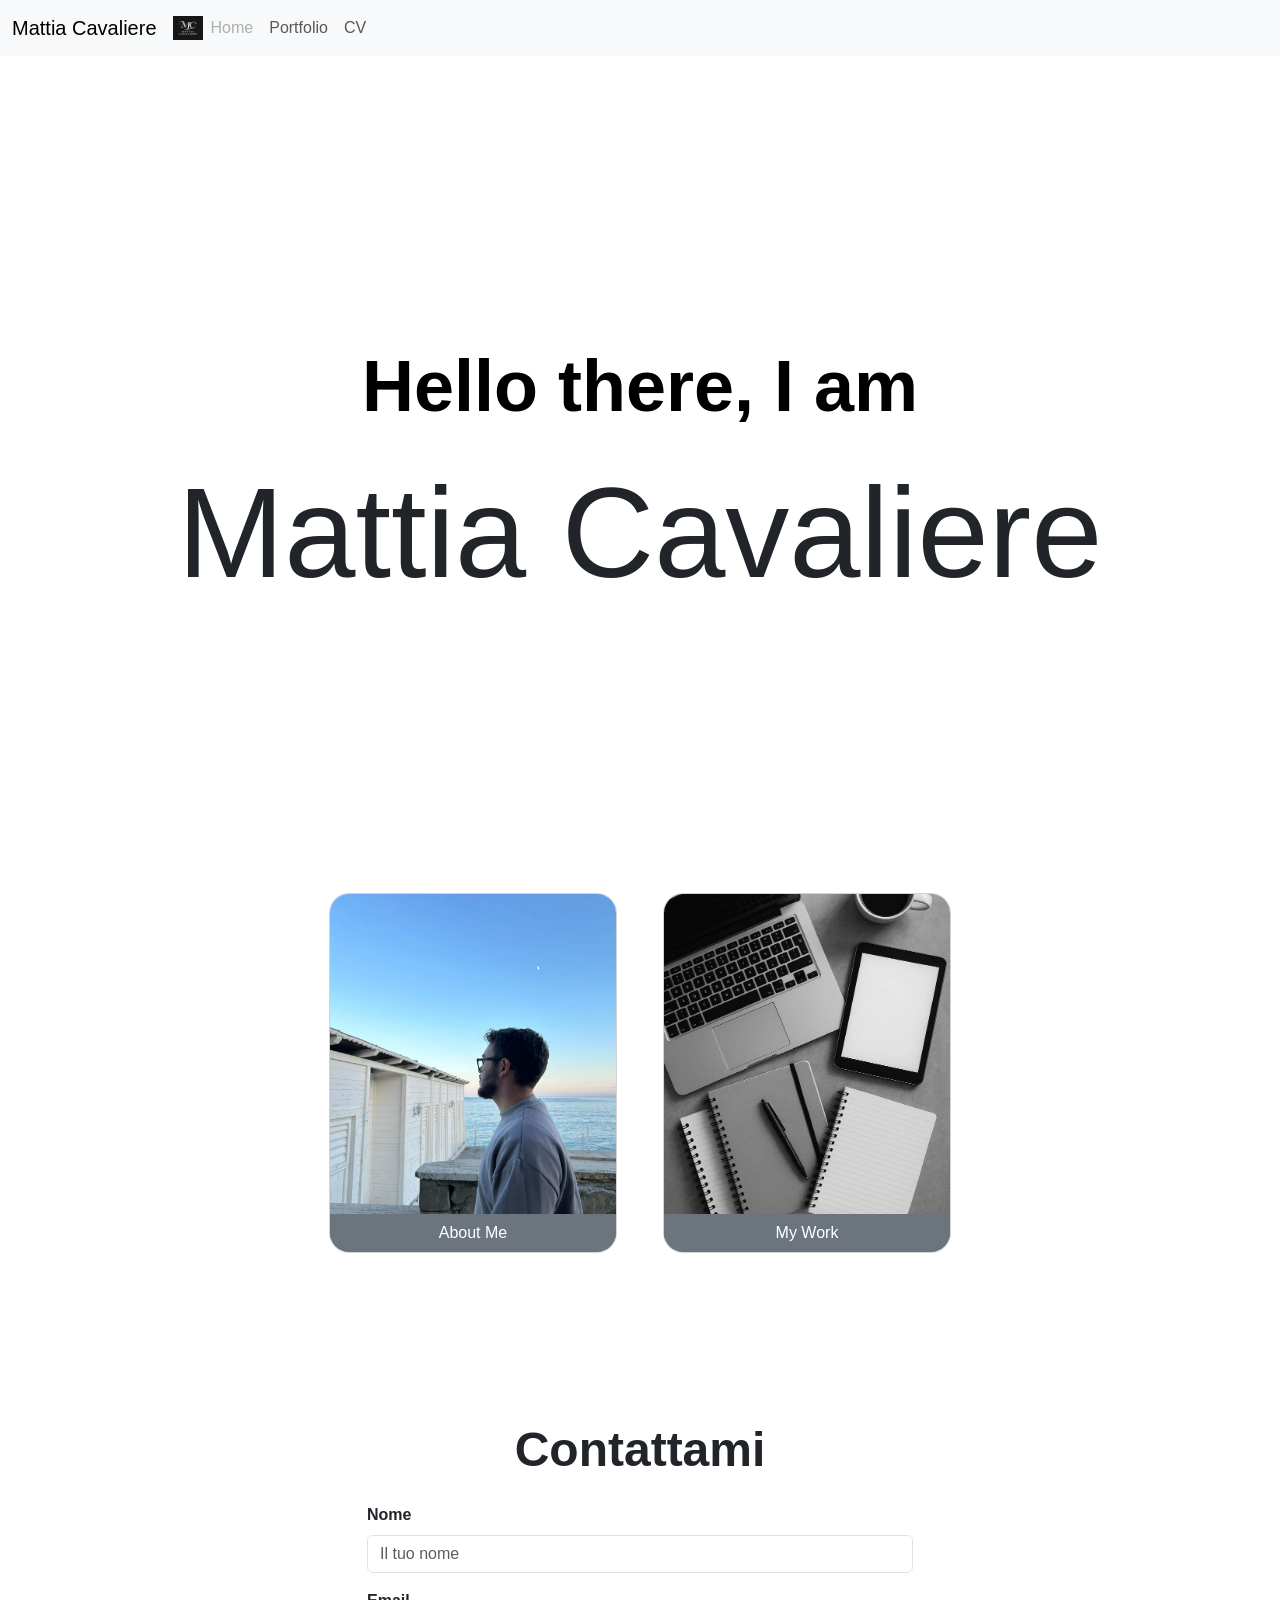
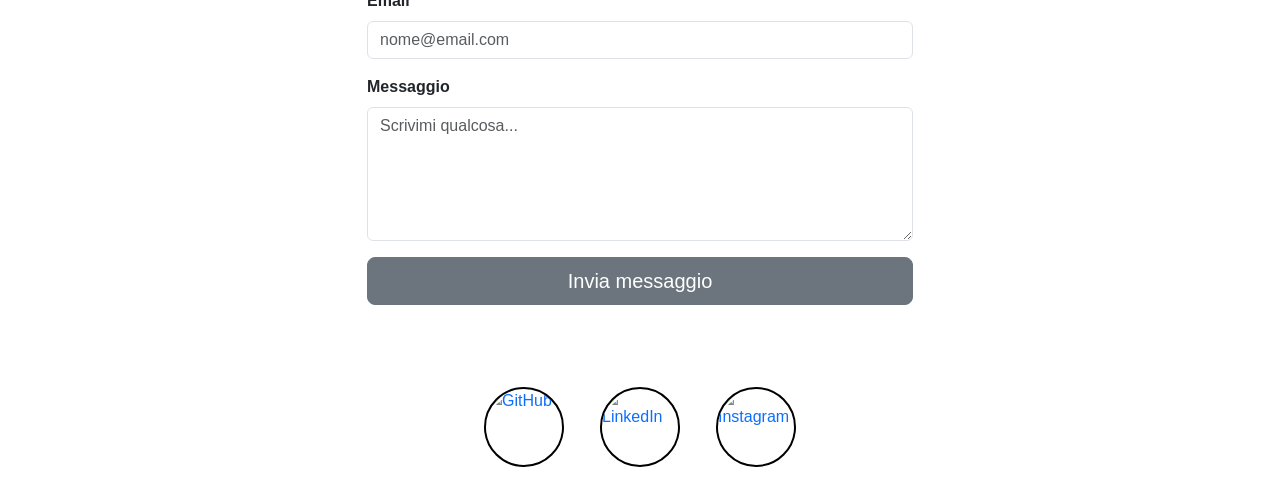
==== index.html @ 7e94c6d8 "Caricamento progetto intero" ====
<!DOCTYPE html>
<html lang="it">
<head>
    <meta charset="UTF-8">
    <meta name="viewport" content="width=device-width, initial-scale=1">
    <title>Mattia Cavaliere</title>
    <link rel="icon" type="image/x-icon" href="assets/img/favicon.png">
    <link href="https://cdn.jsdelivr.net/npm/bootstrap@5.3.7/dist/css/bootstrap.min.css" rel="stylesheet" integrity="sha384-LN+7fdVzj6u52u30Kp6M/trliBMCMKTyK833zpbD+pXdCLuTusPj697FH4R/5mcr" crossorigin="anonymous">
    <link rel="stylesheet" href="style.css">
    <meta property="og:title" content="Mattia Cavaliere | Web Developer" />
    <meta property="og:description" content="Portfolio personale di Mattia Cavaliere. Progetti, competenze e contatti." />
    <meta property="og:image" content="https://matthewchevalier.github.io/PersonalSite/assets/img/og-img.png" />
    <meta property="og:url" content="https://matthewchevalier.github.io/PersonalSite/" />
    <meta property="og:type" content="website" />
</head>
<body class="home-page">
  <nav class="navbar navbar-expand-lg bg-body-tertiary">
  <div class="container-fluid">
    <a class="navbar-brand" href="#">Mattia Cavaliere</a>
    <img src="assets/img/logo.png" alt="Logo" width="30" height="24">
    <button class="navbar-toggler" type="button" data-bs-toggle="collapse" data-bs-target="#navbarNav" aria-controls="navbarNav" aria-expanded="false" aria-label="Toggle navigation">
      <span class="navbar-toggler-icon"></span>
    </button>
    <div class="collapse navbar-collapse" id="navbarNav">
      <ul class="navbar-nav">
        <li class="nav-item">
          <a class="nav-link disabled" aria-disabled="true">Home</a>
        </li>
        <li class="nav-item">
          <a class="nav-link" href="portfolio/">Portfolio</a>
        </li>
        <li class="nav-item">
          <a class="nav-link" aria-current="page" href="cv/">CV</a>
        </li>
      </ul>
    </div>
  </div>
  </nav>
    
    <div  class="sfondo hero">
        <div>
            <p class="titolo">Hello there, I am</p> 
            <h1 class="name">Mattia Cavaliere</h1>
        </div>
    </div>

<div class="cards-section">
  <div class="row justify-content-center gap-2">

    <div class="col-md-4 col-lg-3">
      <div class="card">
        <img src="assets/img/me.jpg" class="card-img-top" alt="Personal foto">
        <div class="card-body text-center">
          <a href="cv/index.html" class="btn btn-secondary">About Me</a>
        </div>
      </div>
    </div>

    <div class="col-md-4 col-lg-3">
      <div class="card">
        <img src="assets/img/card-work.jpg" class="card-img-top" alt="Personal Work">
        <div class="card-body text-center">
          <a href="portfolio/index.html" class="btn btn-secondary">My Work</a>
        </div>
      </div>
    </div>

  </div>
</div>

<section class="contact-section py-5">
  <div class="container">
    <h2 class="text-center mb-4">Contattami</h2>

    <div class="row justify-content-center">
      <div class="col-md-8 col-lg-6">
        <form action="https://formspree.io/f/mreerlrw" method="POST" id="contact-form">
          <div class="mb-3">
            <label for="name" class="form-label">Nome</label>
            <input type="text" class="form-control" id="name" name="name" placeholder="Il tuo nome" required>
          </div>

          <div class="mb-3">
            <label for="email" class="form-label">Email</label>
            <input type="email" class="form-control" id="email" name="email" placeholder="nome@email.com" required>
          </div>

          <div class="mb-3">
            <label for="message" class="form-label">Messaggio</label>
            <textarea class="form-control" id="message" name="message" rows="5" placeholder="Scrivimi qualcosa..." required></textarea>
          </div>

          <div class="d-grid">
            <button type="submit" class="btn btn-secondary btn-lg">Invia messaggio</button>
          </div>
        </form>
      </div>
    </div>
  </div>
</section>

<div class="social d-flex justify-content-center gap-3 mt-4">
  <a href="https://github.com/MatthewChevalier" target="_blank" rel="noopener noreferrer" class="social-btn github">
    <img src="/PersonalSite/assets/img/github.png" alt="GitHub" class="social-icon" width="40">
  </a>

  <a href="https://www.linkedin.com/in/mattia-cavaliere-b677a1271/" target="_blank" rel="noopener noreferrer" class="social-btn linkedin">
    <img src="/PersonalSite/assets/img/linkedin.jpg" alt="LinkedIn" class="social-icon" width="40">
  </a>

  <a href="https://www.instagram.com/_.mattia.cavaliere._/" target="_blank" rel="noopener noreferrer" class="social-btn instagram">
    <img src="/PersonalSite/assets/img/instagram.png" alt="Instagram" class="social-icon" width="40">
  </a>
</div>

<script src="https://cdn.jsdelivr.net/npm/bootstrap@5.3.7/dist/js/bootstrap.bundle.min.js"></script>
<script src="script.js" defer></script>

</body>
</html>
---- style.css ----
body {
  background-image: url("/PersonalSite/assets/img/sfondo-hero.jpg");
  background-size: cover;
  background-repeat: no-repeat;
  background-position: center center;
  background-attachment: fixed;
  font-family: Arial, sans-serif;
  overflow-x: hidden;
}

.navbar {
  position: sticky;
  top: 0;
  z-index: 1000;
}
.navbar .nav-link.active {
  font-weight: bold;
}

.sfondo.hero {
  min-height: 93vh;
  display: flex;
  flex-direction: column;
  justify-content: center;
  align-items: center;
}
.sfondo.hero .titolo {
  font-weight: bold;
  font-size: clamp(2.5rem, 6vw, 4.5rem);
  color: #000;
  text-align: center;
  max-width: 90vw;
  text-shadow: -2px -2px 0 #fff, 2px -2px 0 #fff, -2px 2px 0 #fff, 2px 2px 0 #fff;
}
.sfondo.hero .name {
  font-size: clamp(4rem, 10vw, 9rem);
  max-width: 90vw;
  text-shadow: -2px -2px 0 #fff, 2px -2px 0 #fff, -2px 2px 0 #fff, 2px 2px 0 #fff;
}

.cards-section {
  margin-bottom: 120px;
}
.cards-section .card {
  height: auto;
  max-width: 18rem;
  margin: 0 auto;
  border: 1px solid #d3d3d3;
  border-radius: 20px;
  overflow: hidden;
}
.cards-section .card .card-img-top {
  max-height: 20rem;
  width: 100%;
  object-fit: cover;
  display: block;
}
.cards-section .card .card-body {
  padding: 0rem;
  display: flex;
}
.cards-section .card .card-body .btn {
  flex: 1;
  border-radius: 0;
  display: flex;
  align-items: center;
  justify-content: center;
  width: 100%;
}

.contact-section {
  background: rgba(255, 255, 255, 0.9);
  backdrop-filter: blur(4px);
}
.contact-section h2 {
  font-size: 48px;
  font-weight: bold;
  text-align: center;
}
.contact-section label {
  font-weight: 600;
}

.social {
  display: flex;
  justify-content: center;
  gap: 30px;
  margin-top: 40px;
}
.social .social-btn {
  display: flex;
  align-items: center;
  justify-content: center;
  width: clamp(60px, 15vw, 100px);
  height: clamp(60px, 15vw, 100px);
  border-radius: 50%;
  background-color: transparent;
  padding: 0;
  transition: transform 0.3s ease, box-shadow 0.3s ease;
  text-decoration: none;
}
.social .social-btn:hover {
  transform: scale(1.15);
  box-shadow: 0 8px 20px rgba(0, 0, 0, 0.3);
  cursor: pointer;
}
.social .social-btn .social-icon {
  width: 80px;
  height: 80px;
  border-radius: 50%;
  border: 2px solid #000;
  display: block;
}

.portfolio-page h1 {
  text-align: center;
  color: #fff;
  -webkit-text-stroke: 2px #000;
  font-weight: bold;
  font-size: 4rem;
  width: 100%;
  margin: 30px auto;
}
.portfolio-page .carousel-info-btn {
  display: block;
  margin: 1rem auto;
  width: 90%;
  max-width: 1920px;
  text-align: center;
}
.portfolio-page .carousel-custom {
  height: 700px;
  width: 100%;
  margin: 0 auto;
  max-width: 1920px;
  aspect-ratio: 1920/600;
  position: relative;
}
.portfolio-page .carousel-custom .carousel-inner,
.portfolio-page .carousel-custom .carousel-item {
  height: 100%;
}
.portfolio-page .carousel-custom .carousel-inner img,
.portfolio-page .carousel-custom .carousel-item img {
  width: 100%;
  height: 100%;
  object-fit: contain;
  object-position: center;
  display: block;
}

.cv-page .card {
  text-align: center;
  max-width: 600px;
  margin: 0 auto;
  border: 1px solid #d3d3d3;
  border-radius: 20px;
  overflow: hidden;
}
.cv-page .title {
  text-align: center;
  color: white;
  -webkit-text-stroke: 2px black;
  font-weight: bold;
  font-size: 4rem;
  width: 100%;
  margin: 20px auto;
}
.cv-page .card-title-me {
  text-align: center;
  color: white;
  -webkit-text-stroke: 1px black;
  font-weight: bold;
  font-size: 1.5rem;
  width: 100%;
  margin: 0 auto;
}
.cv-page .card-header {
  text-align: center;
  color: white;
  -webkit-text-stroke: 1px black;
  font-weight: bold;
  font-size: 1.5rem;
  width: 100%;
  margin: 0 auto;
}
.cv-page .progress {
  background-color: black;
  width: 60%;
  margin: 0 auto;
}
.cv-page .edu-container {
  display: flex;
  justify-content: center;
  flex-wrap: wrap;
  gap: 5rem;
  padding: 0 1rem;
}
.cv-page .edu {
  text-align: center;
  width: 16rem;
  min-height: 26rem;
  height: auto;
  display: flex;
  flex-direction: column;
  margin: 0;
}
.cv-page .edu img {
  height: 15rem;
  object-fit: cover;
}
.cv-page .edu .card-body {
  flex: 1;
  display: flex;
  flex-direction: column;
  justify-content: space-between;
  text-align: center;
}

@media (max-width: 768px) {
  body {
    background-attachment: scroll;
  }
}

/*# sourceMappingURL=style.css.map */
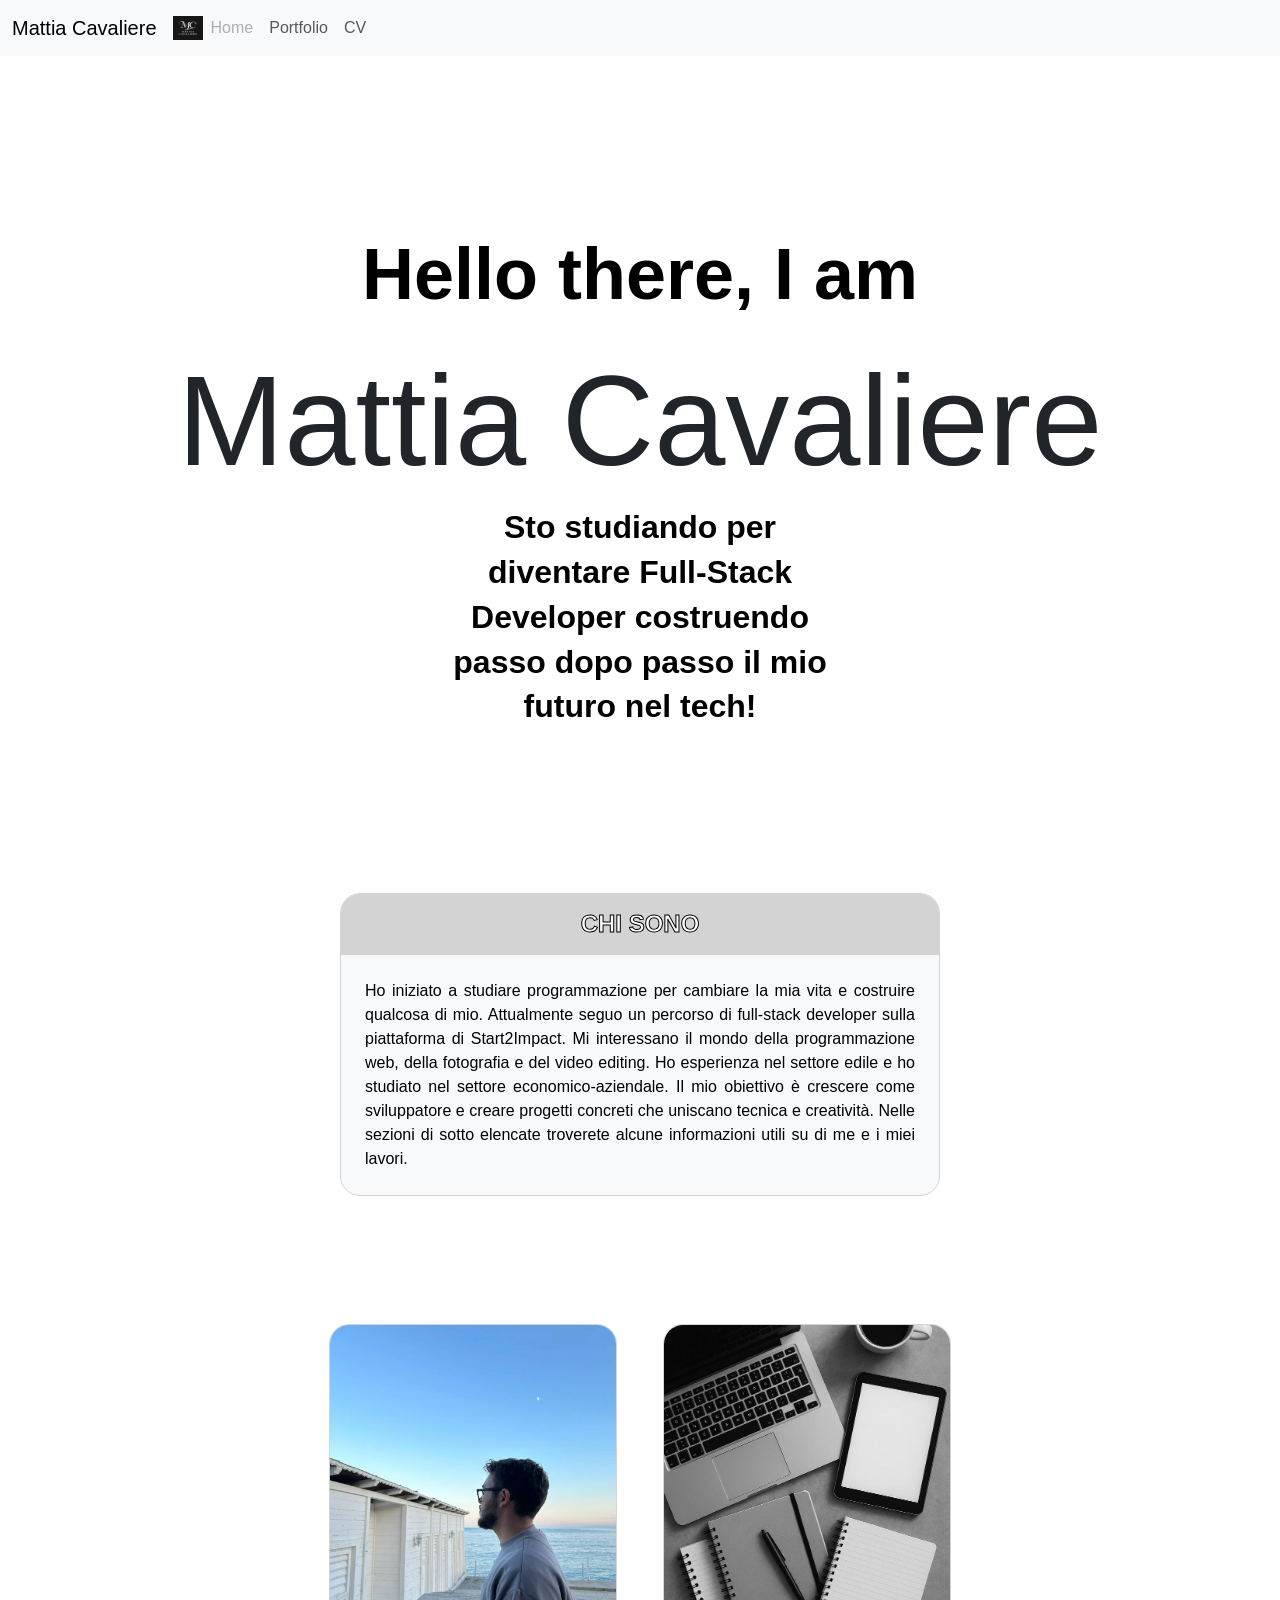
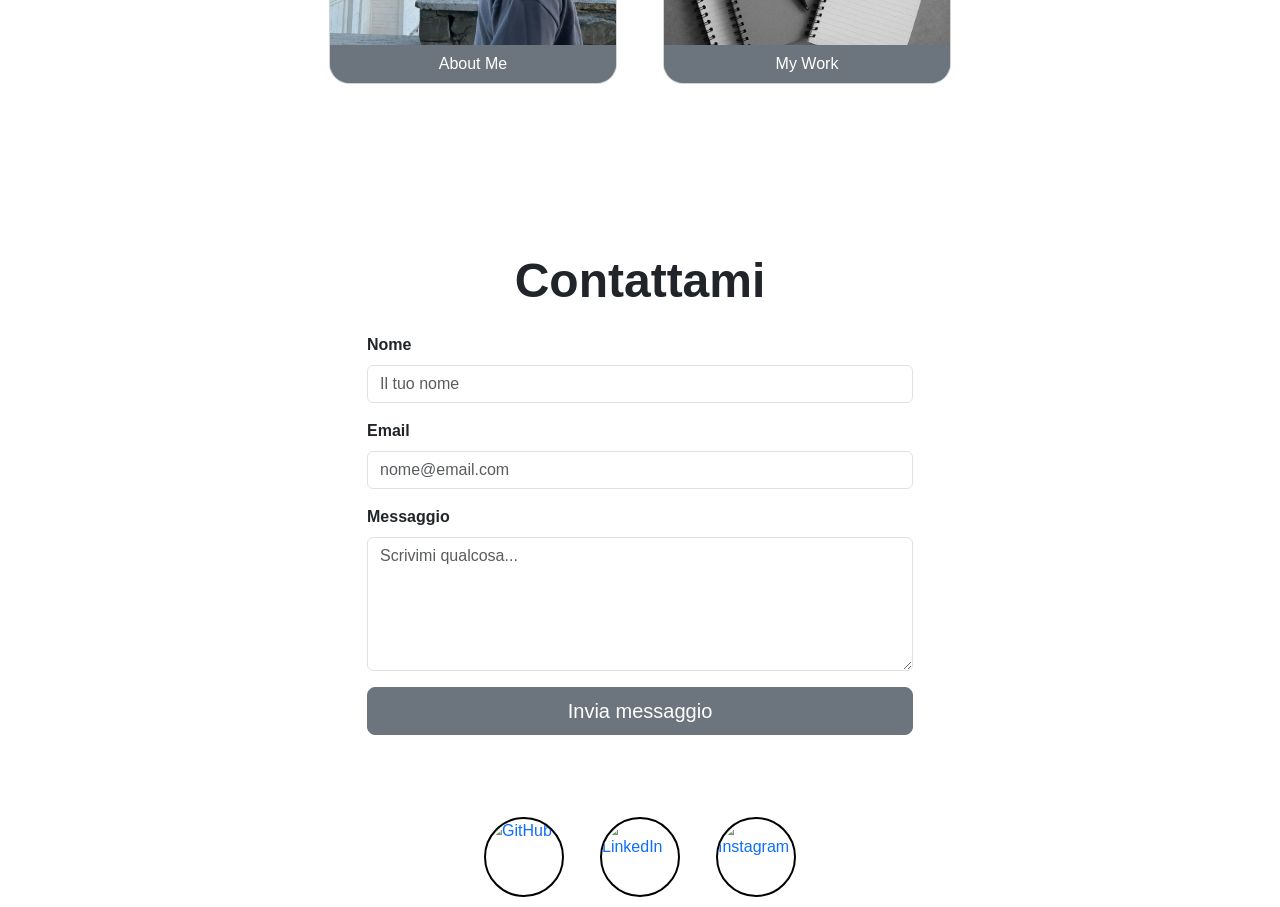
==== commit 6cfdfb28: "Aggiormaneto css e testo sezione me" ====
--- a/index.html
+++ b/index.html
@@ -41,8 +41,22 @@
         <div>
             <p class="titolo">Hello there, I am</p> 
             <h1 class="name">Mattia Cavaliere</h1>
+            <p class="sottotitolo">Sto studiando per diventare Full-Stack Developer costruendo passo dopo passo il mio futuro nel tech!</p>
         </div>
     </div>
+
+<div class="me-section">
+    <div class="card text-bg-light mb-3">
+      <h5 class="card-title">CHI SONO</h5>
+      <div class="card-body">
+        <p class="card-text">Ho iniziato a studiare programmazione per cambiare la mia vita e costruire qualcosa di mio. Attualmente seguo un percorso di full-stack developer sulla piattaforma di Start2Impact.
+          Mi interessano il mondo della programmazione web, della fotografia e del video editing. Ho esperienza nel settore edile e ho studiato nel settore economico-aziendale.
+          Il mio obiettivo è crescere come sviluppatore e creare progetti concreti che uniscano tecnica e creatività.
+          Nelle sezioni di sotto elencate troverete alcune informazioni utili su di me e i miei lavori.
+        </p>
+      </div>
+    </div>
+  </div>
 
 <div class="cards-section">
   <div class="row justify-content-center gap-2">
--- a/style.css
+++ b/style.css
@@ -23,6 +23,7 @@
   flex-direction: column;
   justify-content: center;
   align-items: center;
+  text-align: center;
 }
 .sfondo.hero .titolo {
   font-weight: bold;
@@ -36,6 +37,48 @@
   font-size: clamp(4rem, 10vw, 9rem);
   max-width: 90vw;
   text-shadow: -2px -2px 0 #fff, 2px -2px 0 #fff, -2px 2px 0 #fff, 2px 2px 0 #fff;
+}
+.sfondo.hero .sottotitolo {
+  font-weight: bold;
+  font-size: clamp(1rem, 2.5vw, 2rem);
+  color: #000;
+  text-align: center;
+  max-width: 30vw;
+  margin: 0 auto;
+  line-height: 1.4;
+  text-shadow: -2px -2px 0 #fff, 2px -2px 0 #fff, -2px 2px 0 #fff, 2px 2px 0 #fff;
+}
+
+.me-section {
+  margin-bottom: 8rem;
+}
+.me-section .card {
+  text-align: center;
+  max-width: 600px;
+  margin: 0 auto;
+  border: 1px solid #d3d3d3;
+  border-radius: 20px;
+  overflow: hidden;
+}
+.me-section .card-title {
+  background-color: #d3d3d3;
+  padding: 1rem 0;
+  text-align: center;
+  color: white;
+  -webkit-text-stroke: 1px black;
+  font-weight: bold;
+  font-size: 1.5rem;
+  width: 100%;
+  margin: 0 auto;
+  border-radius: 0;
+}
+.me-section .card-body {
+  padding: 1.5rem;
+}
+.me-section .card-body .card-text {
+  font-size: 1rem;
+  line-height: 1.5;
+  text-align: justify;
 }
 
 .cards-section {
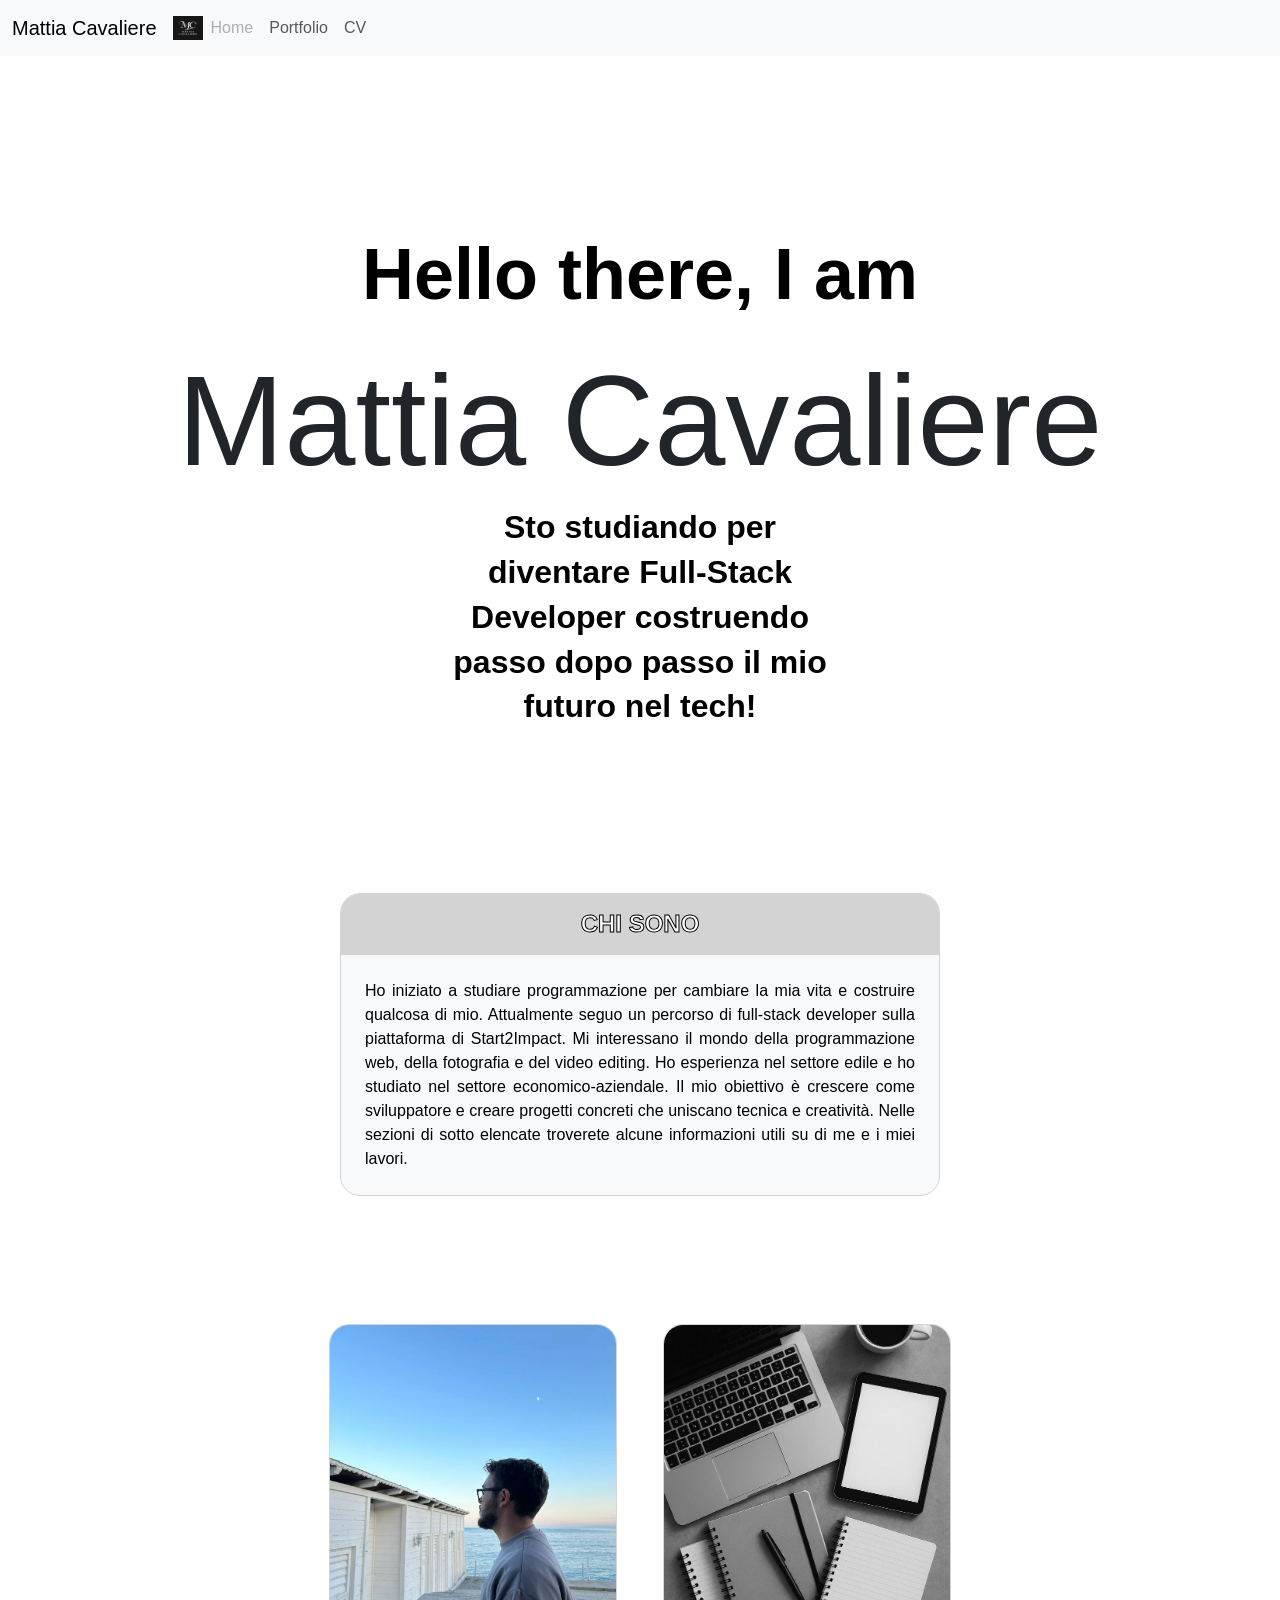
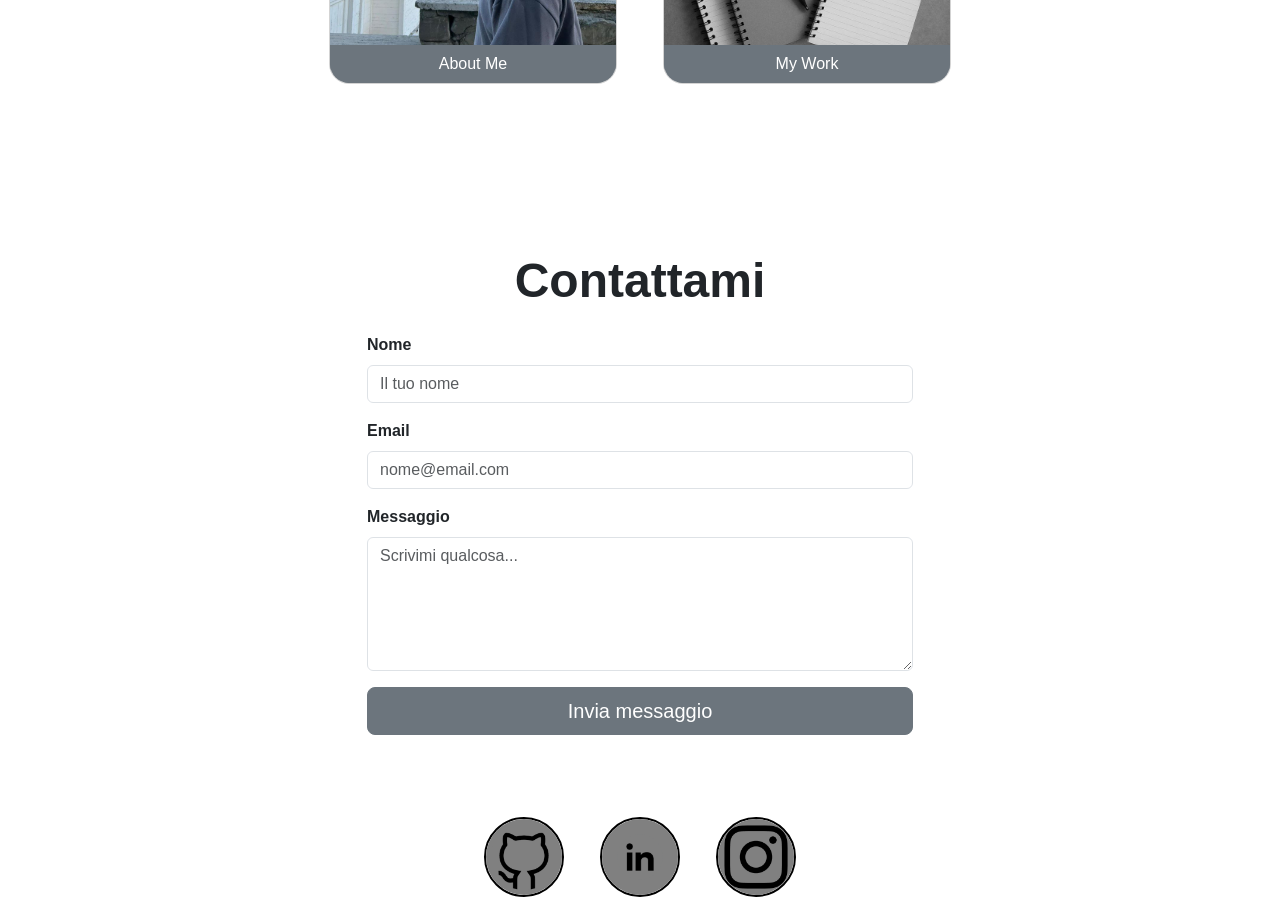
==== commit ab2a146a: "Fix patch" ====
--- a/index.html
+++ b/index.html
@@ -9,8 +9,8 @@
     <link rel="stylesheet" href="style.css">
     <meta property="og:title" content="Mattia Cavaliere | Web Developer" />
     <meta property="og:description" content="Portfolio personale di Mattia Cavaliere. Progetti, competenze e contatti." />
-    <meta property="og:image" content="https://matthewchevalier.github.io/PersonalSite/assets/img/og-img.png" />
-    <meta property="og:url" content="https://matthewchevalier.github.io/PersonalSite/" />
+    <meta property="og:image" content="https://matthewchevalier.github.io/img/og-img.png" />
+    <meta property="og:url" content="https://matthewchevalier.github.io/" />
     <meta property="og:type" content="website" />
 </head>
 <body class="home-page">
@@ -115,15 +115,15 @@
 
 <div class="social d-flex justify-content-center gap-3 mt-4">
   <a href="https://github.com/MatthewChevalier" target="_blank" rel="noopener noreferrer" class="social-btn github">
-    <img src="/PersonalSite/assets/img/github.png" alt="GitHub" class="social-icon" width="40">
+    <img src="assets/img/github.png" alt="GitHub" class="social-icon" width="40">
   </a>
 
   <a href="https://www.linkedin.com/in/mattia-cavaliere-b677a1271/" target="_blank" rel="noopener noreferrer" class="social-btn linkedin">
-    <img src="/PersonalSite/assets/img/linkedin.jpg" alt="LinkedIn" class="social-icon" width="40">
+    <img src="assets/img/linkedin.jpg" alt="LinkedIn" class="social-icon" width="40">
   </a>
 
   <a href="https://www.instagram.com/_.mattia.cavaliere._/" target="_blank" rel="noopener noreferrer" class="social-btn instagram">
-    <img src="/PersonalSite/assets/img/instagram.png" alt="Instagram" class="social-icon" width="40">
+    <img src="assets/img/instagram.png" alt="Instagram" class="social-icon" width="40">
   </a>
 </div>
 
--- a/style.css
+++ b/style.css
@@ -1,5 +1,5 @@
 body {
-  background-image: url("/PersonalSite/assets/img/sfondo-hero.jpg");
+  background-image: url("/matthewchevalier.github.io/assets/img/sfondo-hero.jpg");
   background-size: cover;
   background-repeat: no-repeat;
   background-position: center center;
